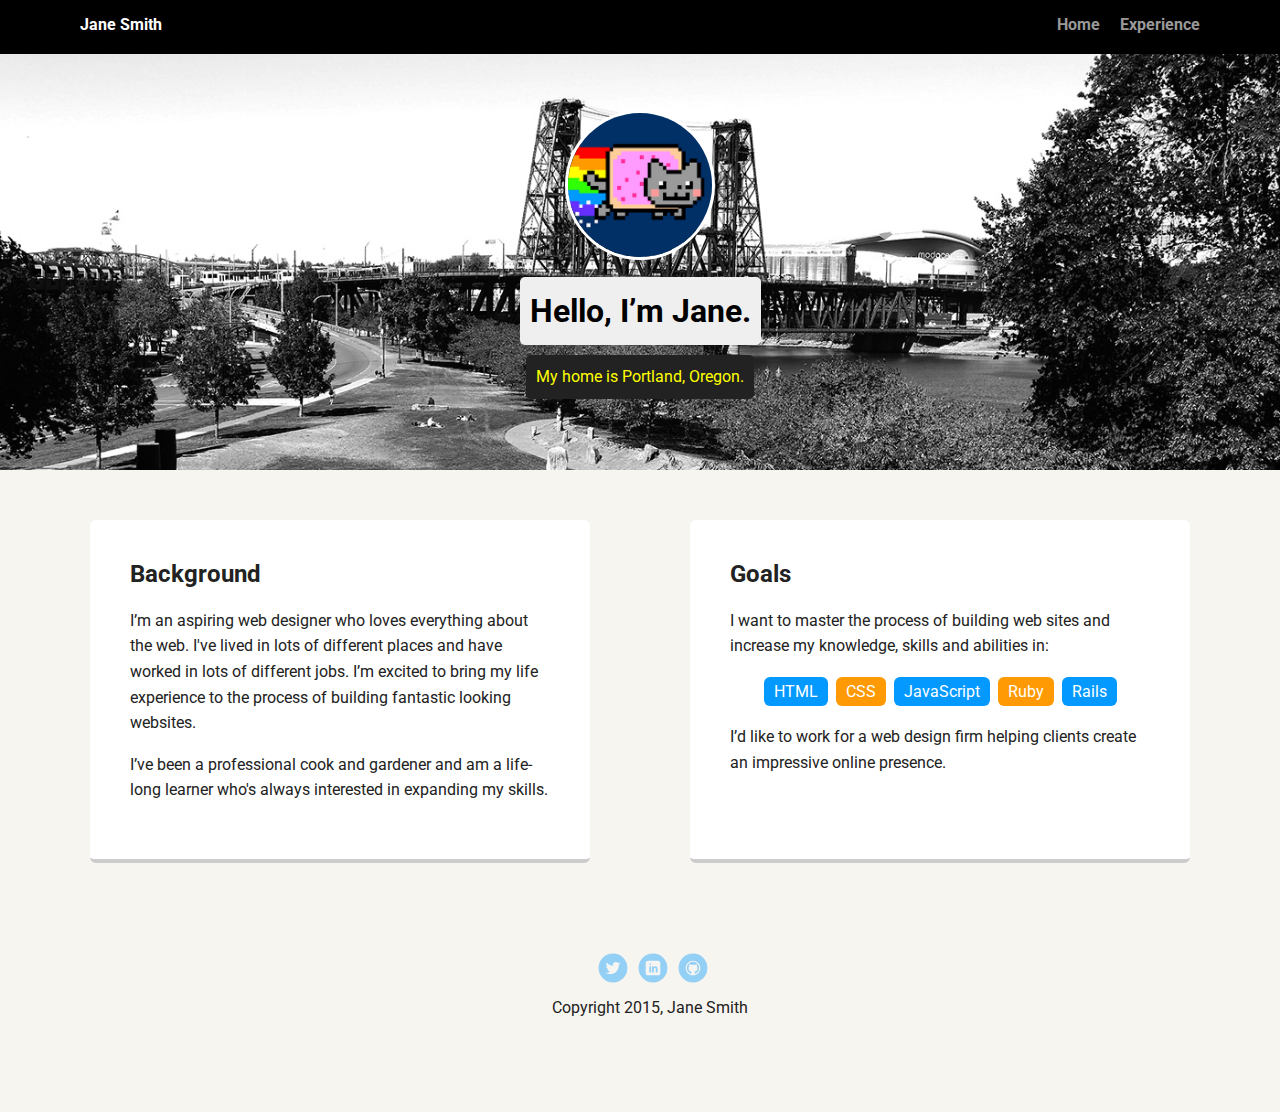
==== index.html @ 467019b3 "Added Projects Files" ====
<!doctype html>
<html lang="en">
<head>
  <meta charset="utf-8">
  <title>Jane Smith's Profile</title>
  <meta name="viewport" content="width=device-width, initial-scale=1.0">
  <link rel="stylesheet" href="styles.css">
  <link href="https://fonts.googleapis.com/css?family=Muli%7CRoboto:400,300,500,700,900" rel="stylesheet"></head>
  <body>

    <div class="main-nav">
        <ul class="nav">
          <li class="name">Jane Smith</li>
          <li><a href="#">Home</a></li>
          <li><a href="#">Experience</a></li>
        </ul>
    </div>

    <header>
      <img src="images/me.png" alt="Drawing of Jane Smith" class="profile-image">
      <h1 class="tag name">Hello, I’m Jane.</h1>
      <p class="tag location">My home is Portland, Oregon.</p>
    </header>

    <main class="flex">
      <div class="card">
        <h2>Background</h2>
        <p>I’m an aspiring web designer who loves everything about the web. I've lived in lots of different places and have worked in lots of different jobs. I’m excited to bring my life experience to the process of building fantastic looking websites.</p>
        <p>I’ve been a professional cook and gardener and am a life-long learner who's always interested in expanding my skills.</p>
      </div> 

      <div class="card">
        <h2>Goals</h2>
        <p>I want to master the process of building web sites and increase my knowledge, skills and abilities in:</p>
        <ul class="skills">
          <li>HTML</li>
          <li>CSS</li>
          <li>JavaScript</li>
          <li>Ruby</li>
          <li>Rails</li>
        </ul>
        <p>I’d like to work for a web design firm helping clients create an impressive online presence.</p>
      </div> 

    </main>
    <footer>
      <ul>
        <li><a href="#" class="social twitter">Twitter</a></li>
        <li><a href="#" class="social linkedin">LinkedIn</a></li>
        <li><a href="#" class="social github">Github</a></li>
      </ul>
      <p class="copyright">Copyright 2015, Jane Smith</p>
    </footer>
  </body>
  </html>
---- styles.css ----
/* Global Layout Set-up */
* { 
  box-sizing: border-box;
}
  
body {
  margin: 0;
  padding: 0;
  text-align: center;
  font-family: 'Roboto', sans-serif;
  color: #222;
  background: #f7f5f0;
}
/* Link Styles */

a {
  text-decoration: none;
  color: #999;
}
a:hover {
  color: #6633ff;
}

/* Section Styles */

.main-nav {
  width: 100%;
  background: black;
  min-height: 30px;
  padding: 10px;
  position: fixed;
  text-align: center;
}
.nav {
  display: flex;
  justify-content: space-around;
  font-weight: 700;
  list-style-type: none;
  margin: 0 auto;
  padding: 0;
}

.nav .name {
    display: block;
    margin-right: auto;
    color: white;
}
.nav li {
  padding: 5px 10px 10px 10px;
}
.nav a {
  transition: all .5s;
}
.nav a:hover {
  color: white
}

header {
  text-align: center;
  background: url('images/portland.jpg') no-repeat top center ;
  background-size: cover;
  overflow: hidden;
  padding-top: 60px;
}
header {
  line-height: 1.5;
}
header .profile-image {
  margin-top: 50px;
  width: 150px;
  height: 150px;
  border-radius: 50%;
  border: 3px solid white;
  transition: all .5s;
}
header .profile-image:hover {
  transform: scale(1.2) rotate(5deg);
}
.tag {
  background-color: #efefef;
  color: black;
  padding: 10px;
  border-radius: 5px;
  display: table;
  margin: 10px auto;
} 
.location {
  background-color: #222;
  color: yellow;
}
.card {
  margin: 30px;
  padding: 20px 40px 40px;
  max-width: 500px;
  text-align: left;
  background: #fff;
  border-bottom: 4px solid #ccc;
  border-radius: 6px;
  transition: all .5s;
}
.card:hover {
  border-color: #ff99ff;
}

ul.skills {
  padding: 0;
  text-align: center;
}

.skills li {
  border-radius: 6px;
  display: inline-block;
  background: #ff9904;
  color: white;
  padding: 5px 10px;
  margin: 2px;
}

.skills li:nth-child(odd) {
  background: #0399ff;
}

footer {
  width: 100%;
  min-height: 30px;
  padding: 20px 0 40px 20px;
}

footer .copyright {
  top: -8px;
  font-size: .75em;
}

footer ul {
  list-style-type: none;
  margin: 0;
  padding: 0;
}

footer ul li {
  display: inline-block;
}

a.social {
  display: inline-block;
  text-indent: -9999px;
  margin-left: 5px;
  width: 30px;
  height: 30px;
  background-size: 30px 30px;
  opacity: .4;
  transition: all .5s;
}
a.twitter {
  background-image: url(images/twitter.svg);
}
a.linkedin {
  background-image: url(images/linkedin.svg);
}
a.github {
  background-image: url(images/github.svg);
}
a.social:hover {
  opacity: 1;
}
.clearfix {
  clear: both;
}

/* Styles for larger screens */
@media screen and (min-width: 720px) {
  
  .flex {
      display: -ms-flexbox;      /* TWEENER - IE 10 */
      display: flex; 
      max-width: 1200px;
      -ms-flex-pack: distribute;
      justify-content: space-around;
      margin: 0 auto;
  }

  header {
    min-height: 470px;
  }

  .nav {
    max-width: 1200px;
    padding: 0 30px;
  }


  main {
    padding-top: 20px;
  }

  main p {
    line-height: 1.6em;
  }

  footer {
    font-size: 1.3em;
    max-width: 1200px;
    margin: 40px auto;
  }

}
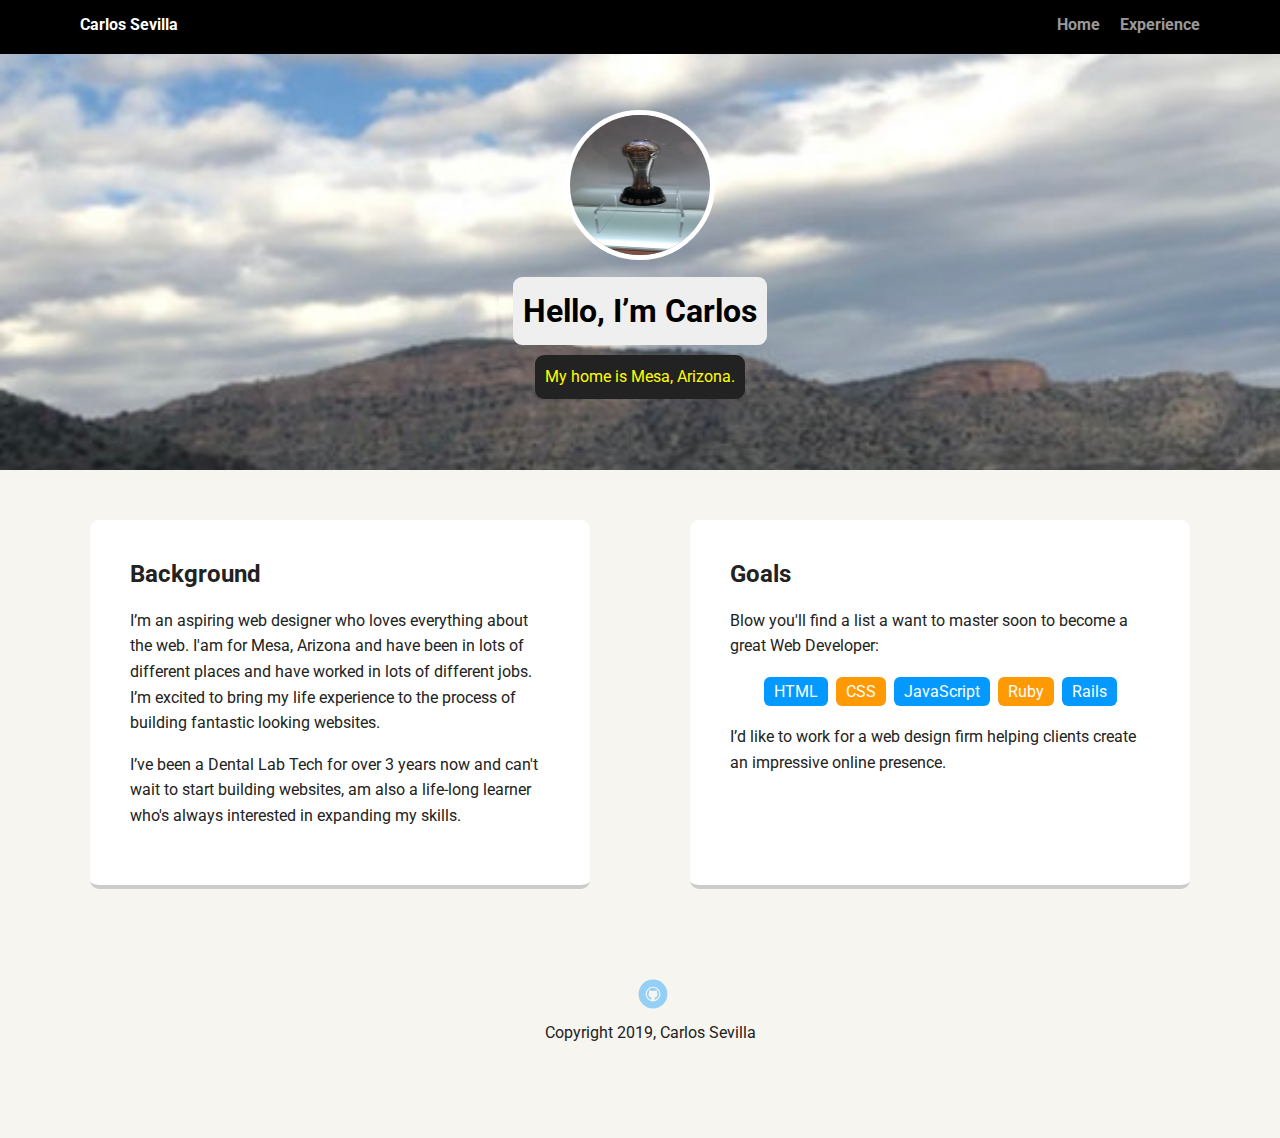
==== commit 78290154: "save" ====
--- a/index.html
+++ b/index.html
@@ -2,7 +2,7 @@
 <html lang="en">
 <head>
   <meta charset="utf-8">
-  <title>Jane Smith's Profile</title>
+  <title>Carlos Sevilla's Profile</title>
   <meta name="viewport" content="width=device-width, initial-scale=1.0">
   <link rel="stylesheet" href="styles.css">
   <link href="https://fonts.googleapis.com/css?family=Muli%7CRoboto:400,300,500,700,900" rel="stylesheet"></head>
@@ -10,28 +10,29 @@
 
     <div class="main-nav">
         <ul class="nav">
-          <li class="name">Jane Smith</li>
-          <li><a href="#">Home</a></li>
-          <li><a href="#">Experience</a></li>
+          <li class="name">Carlos Sevilla</li>
+          <li><a href="index.html">Home</a></li>
+          <li><a href="#experience">Experience</a></li>
         </ul>
     </div>
 
     <header>
-      <img src="images/me.png" alt="Drawing of Jane Smith" class="profile-image">
-      <h1 class="tag name">Hello, I’m Jane.</h1>
-      <p class="tag location">My home is Portland, Oregon.</p>
+      <img src="images/cme.jpg" alt="Drcawing of Carlos Sevilla" class="profile-image">
+      <h1 class="tag name">Hello, I’m Carlos</h1>
+      <p class="tag location">My home is Mesa, Arizona.</p>
     </header>
 
     <main class="flex">
       <div class="card">
         <h2>Background</h2>
-        <p>I’m an aspiring web designer who loves everything about the web. I've lived in lots of different places and have worked in lots of different jobs. I’m excited to bring my life experience to the process of building fantastic looking websites.</p>
-        <p>I’ve been a professional cook and gardener and am a life-long learner who's always interested in expanding my skills.</p>
-      </div> 
+        <p>I’m an aspiring web designer who loves everything about the web. I'am for Mesa, Arizona and have been in lots of different places and have worked in lots of different jobs. I’m excited to bring my life experience to the process of building fantastic looking websites.</p>
+        <p>I’ve been a Dental Lab Tech for over 3 years now and can't wait to start building websites, am also a life-long learner who's always interested in expanding my skills.</p>
+      </div>
 
       <div class="card">
+        <section id="experience">
         <h2>Goals</h2>
-        <p>I want to master the process of building web sites and increase my knowledge, skills and abilities in:</p>
+        <p>Blow you'll find a list a want to master soon to become a great Web Developer:</p>
         <ul class="skills">
           <li>HTML</li>
           <li>CSS</li>
@@ -40,16 +41,14 @@
           <li>Rails</li>
         </ul>
         <p>I’d like to work for a web design firm helping clients create an impressive online presence.</p>
-      </div> 
+      </div>
 
     </main>
     <footer>
       <ul>
-        <li><a href="#" class="social twitter">Twitter</a></li>
-        <li><a href="#" class="social linkedin">LinkedIn</a></li>
-        <li><a href="#" class="social github">Github</a></li>
+        <li><a href="https://github.com/Carlosevilla" class="social github">Github</a></li>
       </ul>
-      <p class="copyright">Copyright 2015, Jane Smith</p>
+      <p class="copyright">Copyright 2019, Carlos Sevilla</p>
     </footer>
   </body>
   </html>
--- a/styles.css
+++ b/styles.css
@@ -1,8 +1,8 @@
 /* Global Layout Set-up */
-* { 
+* {
   box-sizing: border-box;
 }
-  
+
 body {
   margin: 0;
   padding: 0;
@@ -57,7 +57,7 @@
 
 header {
   text-align: center;
-  background: url('images/portland.jpg') no-repeat top center ;
+  background: url('images/azz.jpg') no-repeat top center ;
   background-size: cover;
   overflow: hidden;
   padding-top: 60px;
@@ -69,21 +69,21 @@
   margin-top: 50px;
   width: 150px;
   height: 150px;
-  border-radius: 50%;
-  border: 3px solid white;
+  border-radius: 90%;
+  border: 5px solid white;
   transition: all .5s;
 }
 header .profile-image:hover {
-  transform: scale(1.2) rotate(5deg);
+  transform: scale(1.2) rotate(9deg);
 }
 .tag {
   background-color: #efefef;
   color: black;
   padding: 10px;
-  border-radius: 5px;
+  border-radius: 9px;
   display: table;
   margin: 10px auto;
-} 
+}
 .location {
   background-color: #222;
   color: yellow;
@@ -95,7 +95,7 @@
   text-align: left;
   background: #fff;
   border-bottom: 4px solid #ccc;
-  border-radius: 6px;
+  border-radius: 9px;
   transition: all .5s;
 }
 .card:hover {
@@ -151,12 +151,7 @@
   opacity: .4;
   transition: all .5s;
 }
-a.twitter {
-  background-image: url(images/twitter.svg);
-}
-a.linkedin {
-  background-image: url(images/linkedin.svg);
-}
+
 a.github {
   background-image: url(images/github.svg);
 }
@@ -169,10 +164,10 @@
 
 /* Styles for larger screens */
 @media screen and (min-width: 720px) {
-  
+
   .flex {
       display: -ms-flexbox;      /* TWEENER - IE 10 */
-      display: flex; 
+      display: flex;
       max-width: 1200px;
       -ms-flex-pack: distribute;
       justify-content: space-around;
@@ -204,4 +199,3 @@
   }
 
 }
-
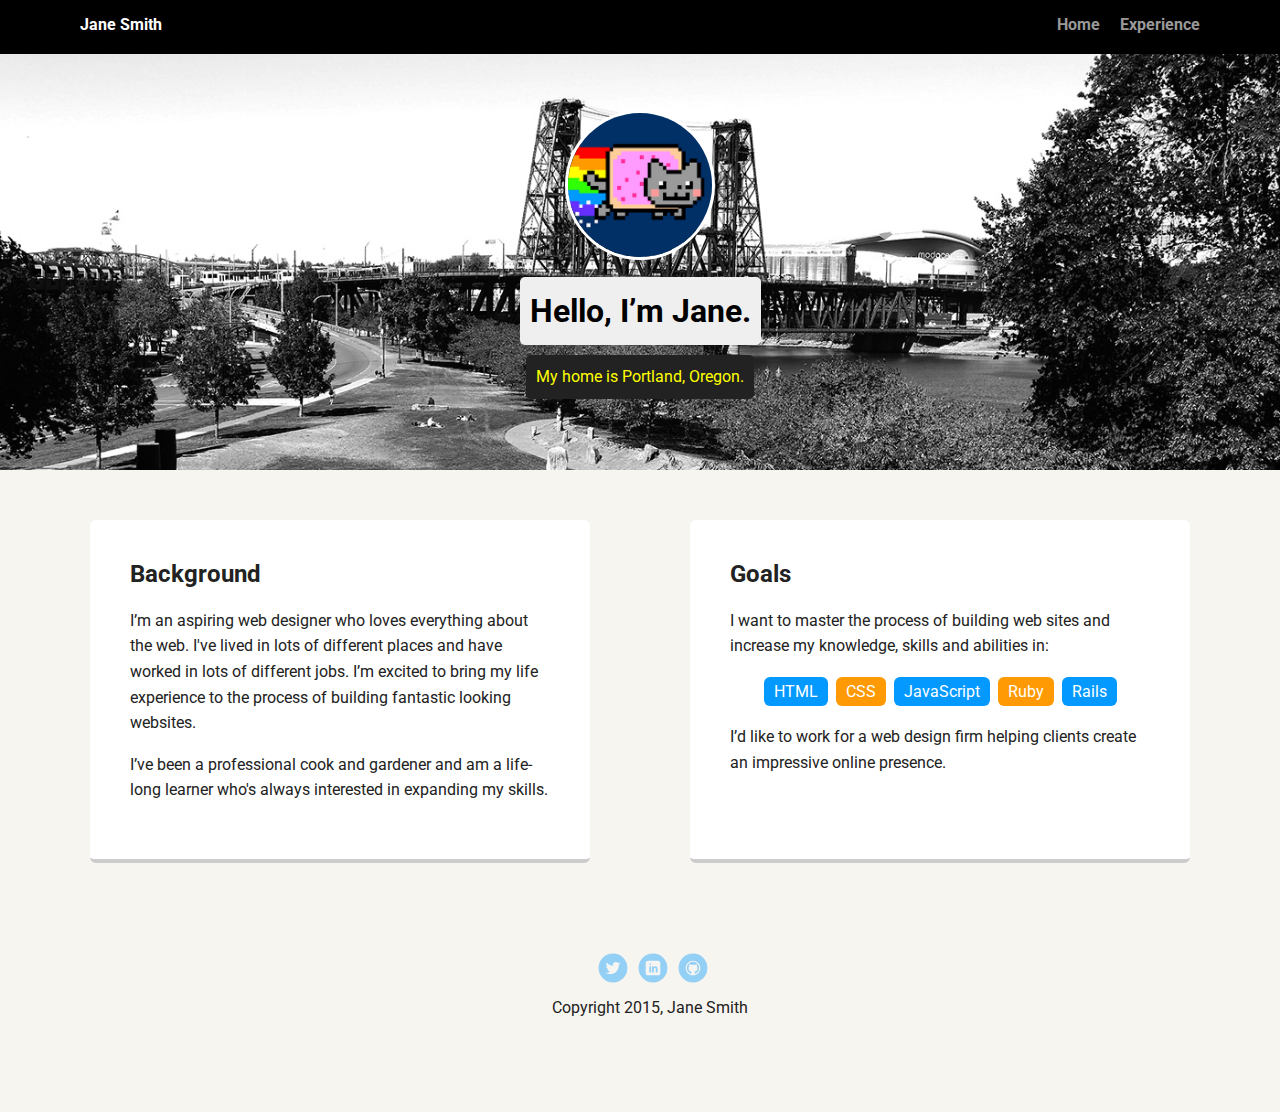
==== commit 75e5cfa4: "Added finished project  files" ====
--- a/index.html
+++ b/index.html
@@ -2,7 +2,7 @@
 <html lang="en">
 <head>
   <meta charset="utf-8">
-  <title>Carlos Sevilla's Profile</title>
+  <title>Jane Smith's Profile</title>
   <meta name="viewport" content="width=device-width, initial-scale=1.0">
   <link rel="stylesheet" href="styles.css">
   <link href="https://fonts.googleapis.com/css?family=Muli%7CRoboto:400,300,500,700,900" rel="stylesheet"></head>
@@ -10,29 +10,28 @@
 
     <div class="main-nav">
         <ul class="nav">
-          <li class="name">Carlos Sevilla</li>
-          <li><a href="index.html">Home</a></li>
-          <li><a href="#experience">Experience</a></li>
+          <li class="name">Jane Smith</li>
+          <li><a href="#">Home</a></li>
+          <li><a href="#">Experience</a></li>
         </ul>
     </div>
 
     <header>
-      <img src="images/cme.jpg" alt="Drcawing of Carlos Sevilla" class="profile-image">
-      <h1 class="tag name">Hello, I’m Carlos</h1>
-      <p class="tag location">My home is Mesa, Arizona.</p>
+      <img src="images/me.png" alt="Drawing of Jane Smith" class="profile-image">
+      <h1 class="tag name">Hello, I’m Jane.</h1>
+      <p class="tag location">My home is Portland, Oregon.</p>
     </header>
 
     <main class="flex">
       <div class="card">
         <h2>Background</h2>
-        <p>I’m an aspiring web designer who loves everything about the web. I'am for Mesa, Arizona and have been in lots of different places and have worked in lots of different jobs. I’m excited to bring my life experience to the process of building fantastic looking websites.</p>
-        <p>I’ve been a Dental Lab Tech for over 3 years now and can't wait to start building websites, am also a life-long learner who's always interested in expanding my skills.</p>
-      </div>
+        <p>I’m an aspiring web designer who loves everything about the web. I've lived in lots of different places and have worked in lots of different jobs. I’m excited to bring my life experience to the process of building fantastic looking websites.</p>
+        <p>I’ve been a professional cook and gardener and am a life-long learner who's always interested in expanding my skills.</p>
+      </div> 
 
       <div class="card">
-        <section id="experience">
         <h2>Goals</h2>
-        <p>Blow you'll find a list a want to master soon to become a great Web Developer:</p>
+        <p>I want to master the process of building web sites and increase my knowledge, skills and abilities in:</p>
         <ul class="skills">
           <li>HTML</li>
           <li>CSS</li>
@@ -41,14 +40,16 @@
           <li>Rails</li>
         </ul>
         <p>I’d like to work for a web design firm helping clients create an impressive online presence.</p>
-      </div>
+      </div> 
 
     </main>
     <footer>
       <ul>
-        <li><a href="https://github.com/Carlosevilla" class="social github">Github</a></li>
+        <li><a href="#" class="social twitter">Twitter</a></li>
+        <li><a href="#" class="social linkedin">LinkedIn</a></li>
+        <li><a href="#" class="social github">Github</a></li>
       </ul>
-      <p class="copyright">Copyright 2019, Carlos Sevilla</p>
+      <p class="copyright">Copyright 2015, Jane Smith</p>
     </footer>
   </body>
   </html>
--- a/styles.css
+++ b/styles.css
@@ -1,8 +1,8 @@
 /* Global Layout Set-up */
-* {
+* { 
   box-sizing: border-box;
 }
-
+  
 body {
   margin: 0;
   padding: 0;
@@ -57,7 +57,7 @@
 
 header {
   text-align: center;
-  background: url('images/azz.jpg') no-repeat top center ;
+  background: url('images/portland.jpg') no-repeat top center ;
   background-size: cover;
   overflow: hidden;
   padding-top: 60px;
@@ -69,21 +69,21 @@
   margin-top: 50px;
   width: 150px;
   height: 150px;
-  border-radius: 90%;
-  border: 5px solid white;
+  border-radius: 50%;
+  border: 3px solid white;
   transition: all .5s;
 }
 header .profile-image:hover {
-  transform: scale(1.2) rotate(9deg);
+  transform: scale(1.2) rotate(5deg);
 }
 .tag {
   background-color: #efefef;
   color: black;
   padding: 10px;
-  border-radius: 9px;
+  border-radius: 5px;
   display: table;
   margin: 10px auto;
-}
+} 
 .location {
   background-color: #222;
   color: yellow;
@@ -95,7 +95,7 @@
   text-align: left;
   background: #fff;
   border-bottom: 4px solid #ccc;
-  border-radius: 9px;
+  border-radius: 6px;
   transition: all .5s;
 }
 .card:hover {
@@ -151,7 +151,12 @@
   opacity: .4;
   transition: all .5s;
 }
-
+a.twitter {
+  background-image: url(images/twitter.svg);
+}
+a.linkedin {
+  background-image: url(images/linkedin.svg);
+}
 a.github {
   background-image: url(images/github.svg);
 }
@@ -164,10 +169,10 @@
 
 /* Styles for larger screens */
 @media screen and (min-width: 720px) {
-
+  
   .flex {
       display: -ms-flexbox;      /* TWEENER - IE 10 */
-      display: flex;
+      display: flex; 
       max-width: 1200px;
       -ms-flex-pack: distribute;
       justify-content: space-around;
@@ -199,3 +204,4 @@
   }
 
 }
+
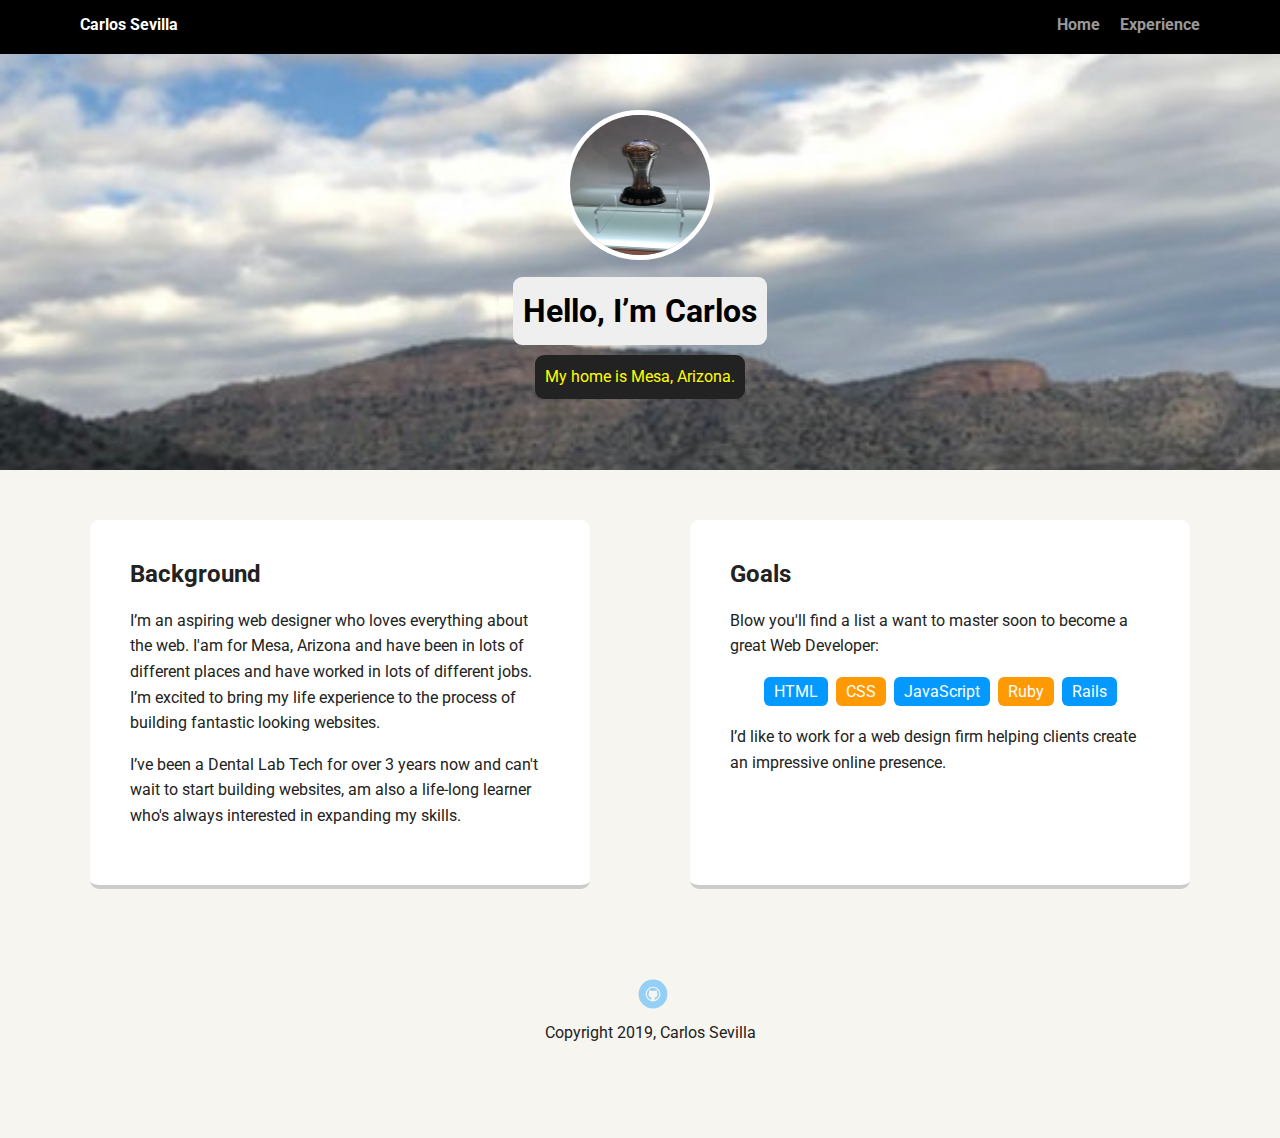
==== commit 0fd5041c: "Added finished project files"" ====
--- a/index.html
+++ b/index.html
@@ -2,7 +2,7 @@
 <html lang="en">
 <head>
   <meta charset="utf-8">
-  <title>Jane Smith's Profile</title>
+  <title>Carlos Sevilla's Profile</title>
   <meta name="viewport" content="width=device-width, initial-scale=1.0">
   <link rel="stylesheet" href="styles.css">
   <link href="https://fonts.googleapis.com/css?family=Muli%7CRoboto:400,300,500,700,900" rel="stylesheet"></head>
@@ -10,28 +10,29 @@
 
     <div class="main-nav">
         <ul class="nav">
-          <li class="name">Jane Smith</li>
-          <li><a href="#">Home</a></li>
-          <li><a href="#">Experience</a></li>
+          <li class="name">Carlos Sevilla</li>
+          <li><a href="index.html">Home</a></li>
+          <li><a href="#experience">Experience</a></li>
         </ul>
     </div>
 
     <header>
-      <img src="images/me.png" alt="Drawing of Jane Smith" class="profile-image">
-      <h1 class="tag name">Hello, I’m Jane.</h1>
-      <p class="tag location">My home is Portland, Oregon.</p>
+      <img src="images/cme.jpg" alt="Drcawing of Carlos Sevilla" class="profile-image">
+      <h1 class="tag name">Hello, I’m Carlos</h1>
+      <p class="tag location">My home is Mesa, Arizona.</p>
     </header>
 
     <main class="flex">
       <div class="card">
         <h2>Background</h2>
-        <p>I’m an aspiring web designer who loves everything about the web. I've lived in lots of different places and have worked in lots of different jobs. I’m excited to bring my life experience to the process of building fantastic looking websites.</p>
-        <p>I’ve been a professional cook and gardener and am a life-long learner who's always interested in expanding my skills.</p>
-      </div> 
+        <p>I’m an aspiring web designer who loves everything about the web. I'am for Mesa, Arizona and have been in lots of different places and have worked in lots of different jobs. I’m excited to bring my life experience to the process of building fantastic looking websites.</p>
+        <p>I’ve been a Dental Lab Tech for over 3 years now and can't wait to start building websites, am also a life-long learner who's always interested in expanding my skills.</p>
+      </div>
 
       <div class="card">
+        <section id="experience">
         <h2>Goals</h2>
-        <p>I want to master the process of building web sites and increase my knowledge, skills and abilities in:</p>
+        <p>Blow you'll find a list a want to master soon to become a great Web Developer:</p>
         <ul class="skills">
           <li>HTML</li>
           <li>CSS</li>
@@ -40,16 +41,14 @@
           <li>Rails</li>
         </ul>
         <p>I’d like to work for a web design firm helping clients create an impressive online presence.</p>
-      </div> 
+      </div>
 
     </main>
     <footer>
       <ul>
-        <li><a href="#" class="social twitter">Twitter</a></li>
-        <li><a href="#" class="social linkedin">LinkedIn</a></li>
-        <li><a href="#" class="social github">Github</a></li>
+        <li><a href="https://github.com/Carlosevilla" class="social github">Github</a></li>
       </ul>
-      <p class="copyright">Copyright 2015, Jane Smith</p>
+      <p class="copyright">Copyright 2019, Carlos Sevilla</p>
     </footer>
   </body>
   </html>
--- a/styles.css
+++ b/styles.css
@@ -1,8 +1,8 @@
 /* Global Layout Set-up */
-* { 
+* {
   box-sizing: border-box;
 }
-  
+
 body {
   margin: 0;
   padding: 0;
@@ -57,7 +57,7 @@
 
 header {
   text-align: center;
-  background: url('images/portland.jpg') no-repeat top center ;
+  background: url('images/azz.jpg') no-repeat top center ;
   background-size: cover;
   overflow: hidden;
   padding-top: 60px;
@@ -69,21 +69,21 @@
   margin-top: 50px;
   width: 150px;
   height: 150px;
-  border-radius: 50%;
-  border: 3px solid white;
+  border-radius: 90%;
+  border: 5px solid white;
   transition: all .5s;
 }
 header .profile-image:hover {
-  transform: scale(1.2) rotate(5deg);
+  transform: scale(1.2) rotate(9deg);
 }
 .tag {
   background-color: #efefef;
   color: black;
   padding: 10px;
-  border-radius: 5px;
+  border-radius: 9px;
   display: table;
   margin: 10px auto;
-} 
+}
 .location {
   background-color: #222;
   color: yellow;
@@ -95,7 +95,7 @@
   text-align: left;
   background: #fff;
   border-bottom: 4px solid #ccc;
-  border-radius: 6px;
+  border-radius: 9px;
   transition: all .5s;
 }
 .card:hover {
@@ -151,12 +151,7 @@
   opacity: .4;
   transition: all .5s;
 }
-a.twitter {
-  background-image: url(images/twitter.svg);
-}
-a.linkedin {
-  background-image: url(images/linkedin.svg);
-}
+
 a.github {
   background-image: url(images/github.svg);
 }
@@ -169,10 +164,10 @@
 
 /* Styles for larger screens */
 @media screen and (min-width: 720px) {
-  
+
   .flex {
       display: -ms-flexbox;      /* TWEENER - IE 10 */
-      display: flex; 
+      display: flex;
       max-width: 1200px;
       -ms-flex-pack: distribute;
       justify-content: space-around;
@@ -204,4 +199,3 @@
   }
 
 }
-
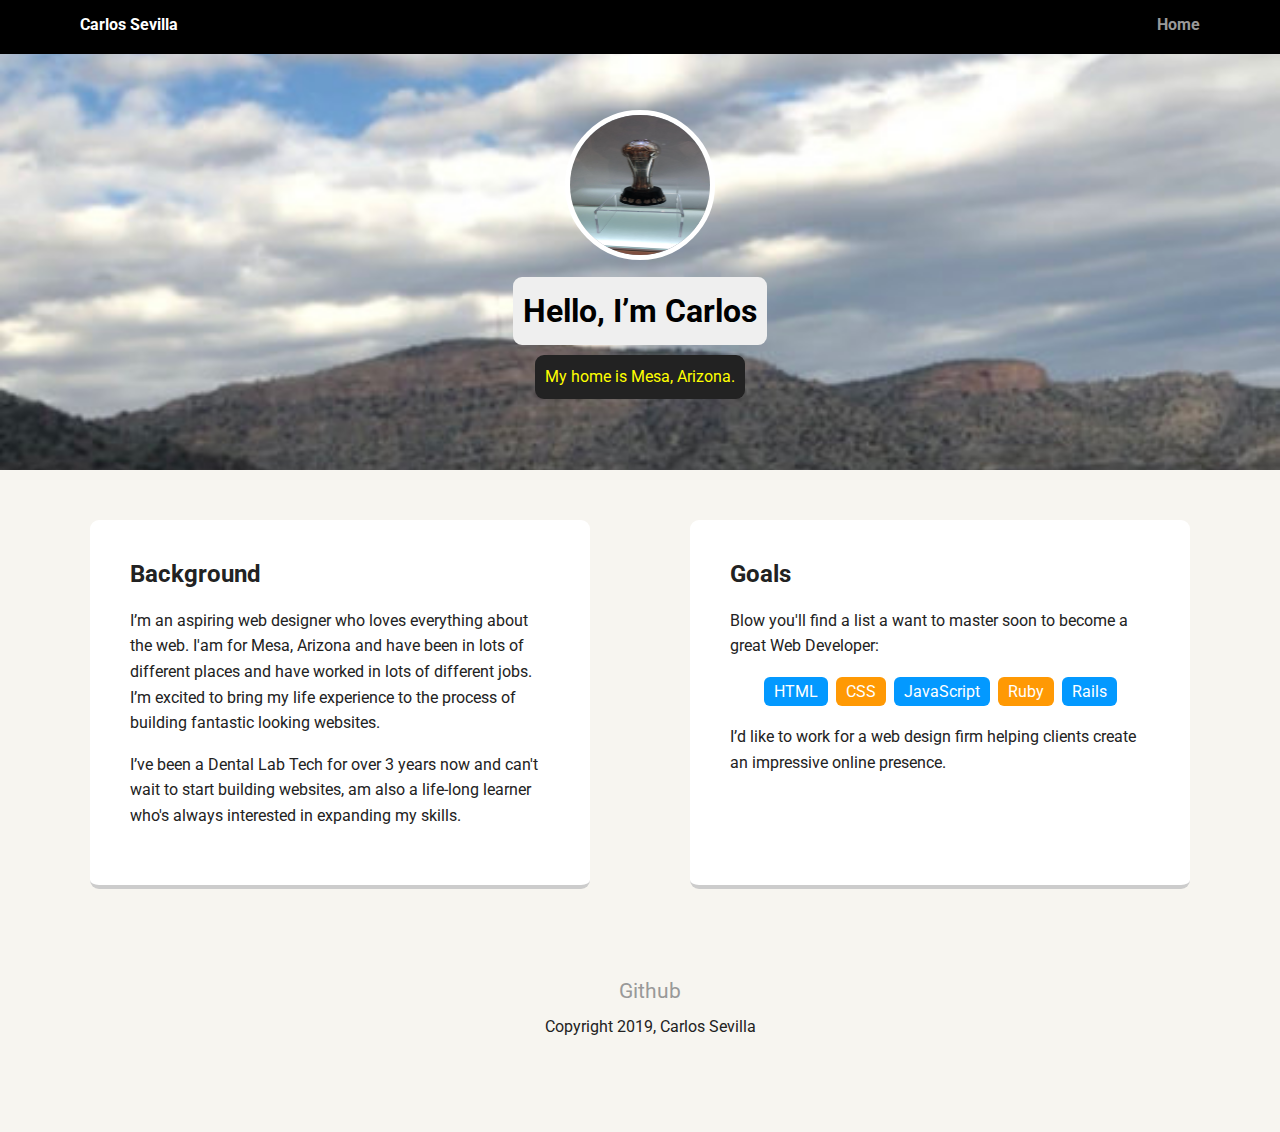
==== commit ede9b4bc: "Update index.html" ====
--- a/index.html
+++ b/index.html
@@ -12,7 +12,6 @@
         <ul class="nav">
           <li class="name">Carlos Sevilla</li>
           <li><a href="index.html">Home</a></li>
-          <li><a href="#experience">Experience</a></li>
         </ul>
     </div>
 
@@ -30,7 +29,6 @@
       </div>
 
       <div class="card">
-        <section id="experience">
         <h2>Goals</h2>
         <p>Blow you'll find a list a want to master soon to become a great Web Developer:</p>
         <ul class="skills">
@@ -46,7 +44,7 @@
     </main>
     <footer>
       <ul>
-        <li><a href="https://github.com/Carlosevilla" class="social github">Github</a></li>
+        <li><a href="https://github.com/Carlosevilla" target=_"blank">Github</a></li>
       </ul>
       <p class="copyright">Copyright 2019, Carlos Sevilla</p>
     </footer>
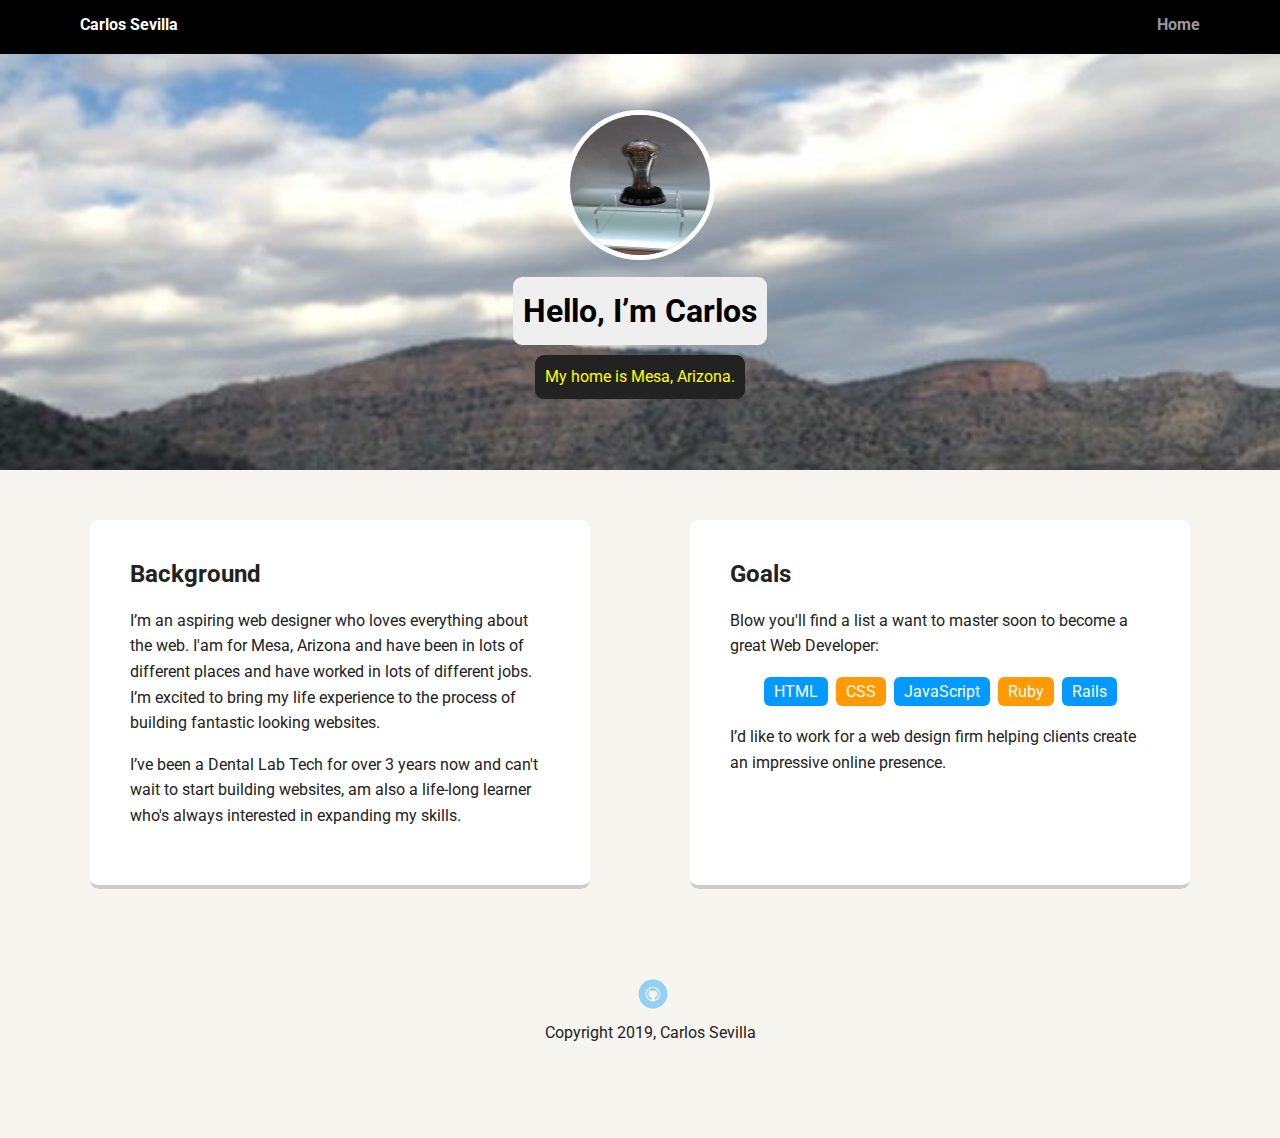
==== commit caab6783: "Update index.html" ====
--- a/index.html
+++ b/index.html
@@ -44,7 +44,7 @@
     </main>
     <footer>
       <ul>
-        <li><a href="https://github.com/Carlosevilla" target=_"blank">Github</a></li>
+        <li><a href="https://github.com/Carlosevilla" class="social github" target=_"blank">Github</a></li>
       </ul>
       <p class="copyright">Copyright 2019, Carlos Sevilla</p>
     </footer>
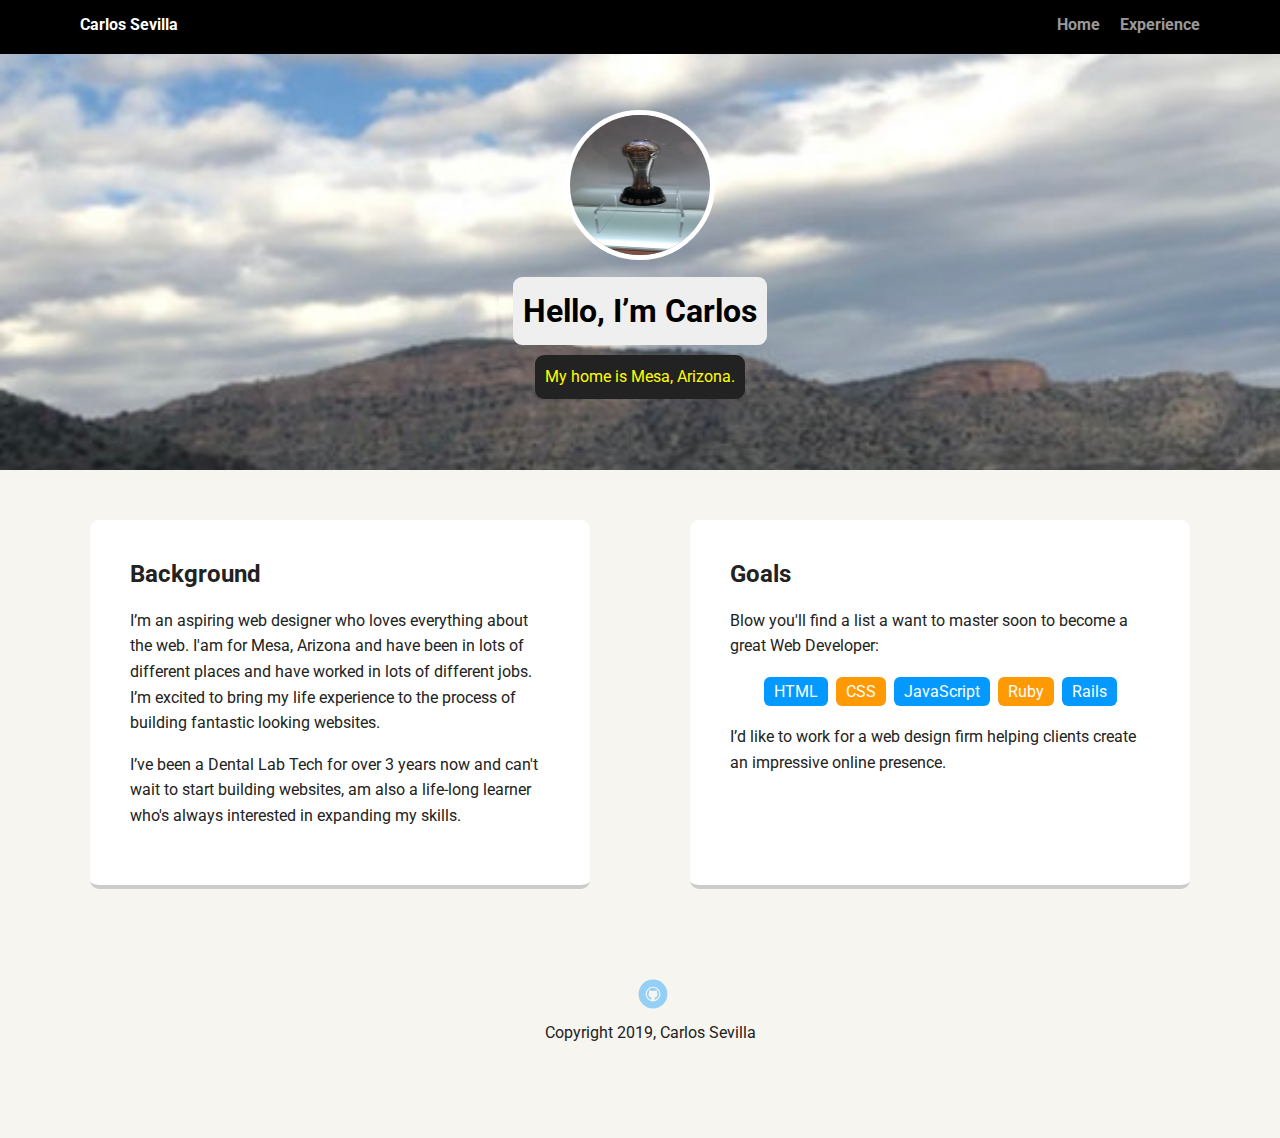
==== commit 2d20cd5b: "Added finished project file" ====
--- a/index.html
+++ b/index.html
@@ -12,6 +12,7 @@
         <ul class="nav">
           <li class="name">Carlos Sevilla</li>
           <li><a href="index.html">Home</a></li>
+          <li><a href="exp.html">Experience</a></li>
         </ul>
     </div>
 
